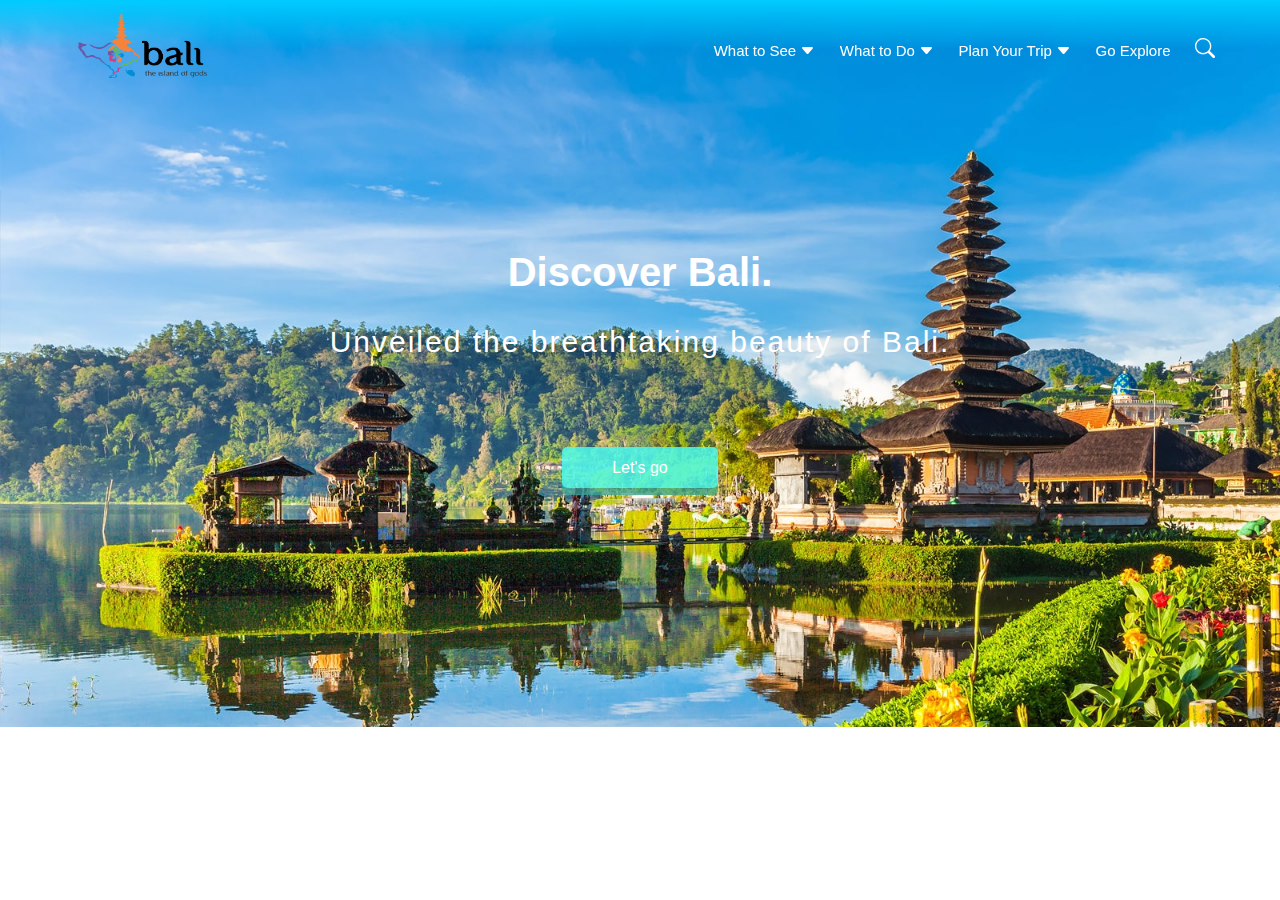
==== travel.html @ 5881b099 "add main" ====
<!DOCTYPE html>
<html lang="en">
<head>
    <meta charset="UTF-8">
    <meta http-equiv="X-UA-Compatible" content="IE=edge">
    <meta name="viewport" content="width=device-width, initial-scale=1.0">
    <title>Let's visit Bali</title>
    <link rel="stylesheet" href="./travel.css">
    <link rel="stylesheet" href="./responsive.css">
    <link rel="stylesheet" href="https://cdn.jsdelivr.net/npm/bootstrap-icons@1.5.0/font/bootstrap-icons.css">
</head>
<body>
    <header>
        <div class="container">
            <div class="logo">
                <img src="./assets/bali_logo.png" alt="bali_logo">
            </div>
            <div class="nav">
                <a href="#">What to See <i class="bi bi-caret-down-fill"></i></a>
                <a href="#">What to Do <i class="bi bi-caret-down-fill"></i></a>
                <a href="#">Plan Your Trip <i class="bi bi-caret-down-fill"></i></a>
                <a href="#">Go Explore</i></a>
                <a href="#" style="font-size: 20px;"><i class="bi bi-search"></i></a>
            </div>
        </div>
    </header>
    <div class="main">
        <div class="container">
            <div class="discover">
                <h1>Discover Bali.</h1>
                <p>Unveiled the breathtaking beauty of Bali.</p>
                <a href="#" class="btn btn-discover">Let's go</a>
            </div>
        </div>
    </div>
</body>
</html>
---- travel.css ----
* {
    box-sizing: border-box;
    font-family: Verdana, Geneva, Tahoma, sans-serif;
}

html, body, 
ul, ol, li,
h1, h2, h3, h4, h5, h6{
    margin: 0;
    padding: 0;
}

.container{
    max-width: 1170px;
    width: 100%;
    margin: 0 auto;
}

header{
    background: linear-gradient(rgba(0, 204, 255, 1), rgba(0, 204, 255, 0));
    height: 50px;
    padding-top: 1%;
    position: fixed;
    width: 100%;
}

header div.logo{
    margin: 0 2% 0 2%;
    width: 11%;
    object-fit: contain;
    display: inline-block;
}

header div.logo :hover{
    cursor: pointer;
}

header div.logo img{
    max-width: 100%;
    max-height: 100%;
    float: left;
    object-fit: contain;
}

header .nav{
    float: right;
    text-align: right;
    margin-top: 25px;
}

header .nav a{
    font-size: 15px;
    padding: 10px;
    color: white;
    text-decoration: none;
}

div.main{
    background: url('./assets/bali.jpg') no-repeat; 
    background-size: cover;
}

div.main div.discover{
    padding: 250px 0;
    color: white;
    text-align: center;
}

div.main div.discover h1{
    font-size: 40px;
}

div.main div.discover p{
    font-size: 30px;
    letter-spacing: 2px;
    margin-bottom: 100px;
}

.btn{
    padding: 12px 20px;
    width: 20%;
    border-radius: 5px;
    color: white;
    text-decoration: none;
}

div.main div.discover .btn-discover{
    background-color: rgb(79, 250, 236, 0.85);
    margin: 0 auto;
    padding: 12px 50px;
    box-shadow: 0 7px rgb(52, 168, 159, 0.7);
}

div.main div.discover .btn-discover:active {
    position: relative;
    top: 7px;
    box-shadow: none;
}

div.main div.discover .btn-discover:hover {
    transition: all 1s;
    background-color: rgb(79, 250, 236, 1);
    box-shadow: 0 7px rgb(52, 168, 159, 1);
}
---- responsive.css ----
@media all and (max-width: 1000px){

}

@media all and (max-width: 670px) {

}
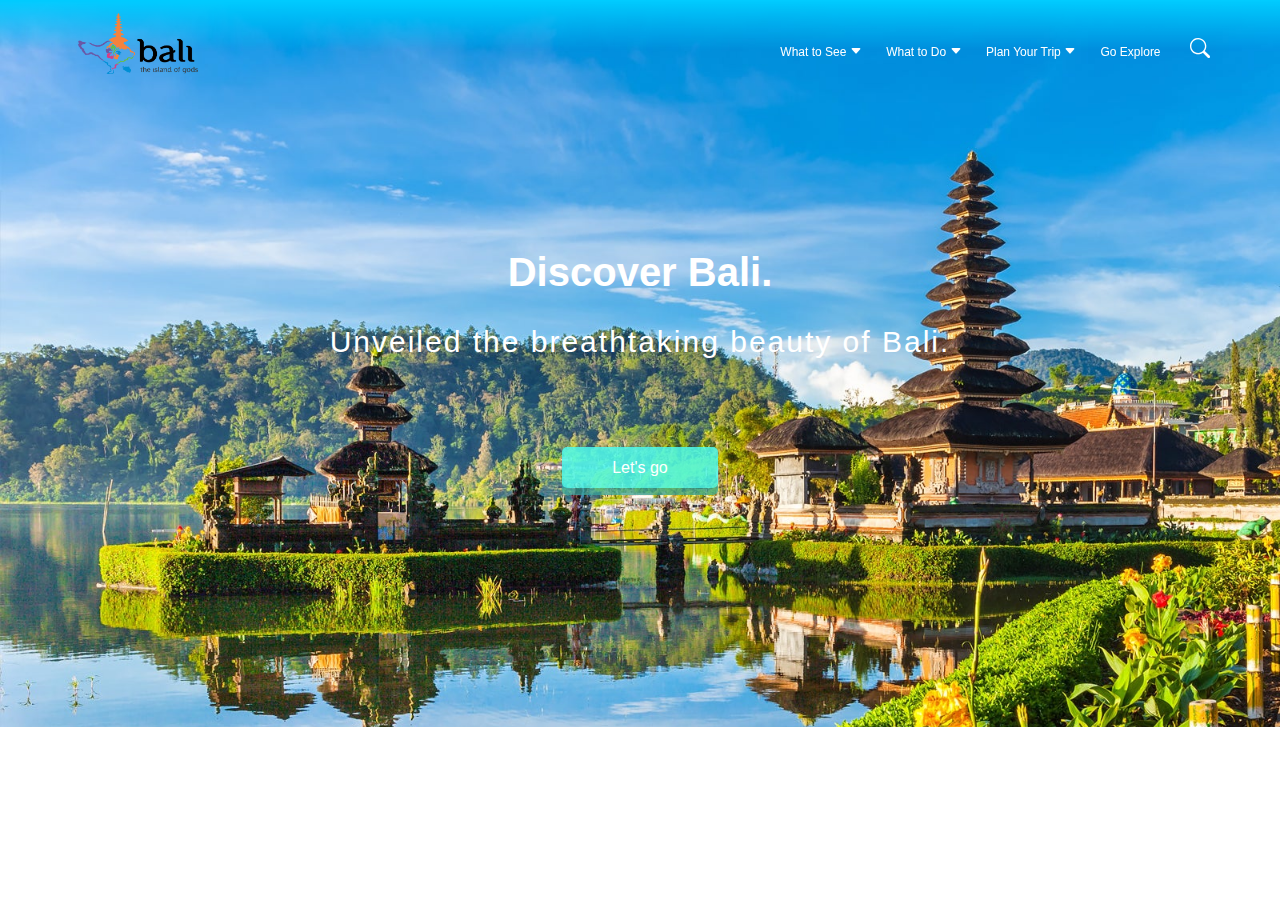
==== commit 66009db6: "responsive header and main, new animation on nav and main" ====
--- a/travel.html
+++ b/travel.html
@@ -16,11 +16,12 @@
                 <img src="./assets/bali_logo.png" alt="bali_logo">
             </div>
             <div class="nav">
+                <i class="bi bi-list"></i>
                 <a href="#">What to See <i class="bi bi-caret-down-fill"></i></a>
                 <a href="#">What to Do <i class="bi bi-caret-down-fill"></i></a>
                 <a href="#">Plan Your Trip <i class="bi bi-caret-down-fill"></i></a>
                 <a href="#">Go Explore</i></a>
-                <a href="#" style="font-size: 20px;"><i class="bi bi-search"></i></a>
+                <a href="#" style="font-size: 20px; padding: 15px;"><i class="bi bi-search"></i></a>
             </div>
         </div>
     </header>
--- a/travel.css
+++ b/travel.css
@@ -26,7 +26,6 @@
 
 header div.logo{
     margin: 0 2% 0 2%;
-    width: 11%;
     object-fit: contain;
     display: inline-block;
 }
@@ -36,10 +35,16 @@
 }
 
 header div.logo img{
-    max-width: 100%;
-    max-height: 100%;
+    width: 120px;
     float: left;
     object-fit: contain;
+}
+
+header .bi-list{
+    color: white;
+    font-size: 30px;
+    float: right;
+    display: none;
 }
 
 header .nav{
@@ -49,10 +54,15 @@
 }
 
 header .nav a{
-    font-size: 15px;
+    font-size: 12px;
     padding: 10px;
     color: white;
     text-decoration: none;
+}
+
+header .nav a:hover{
+    color:blue;
+    transition: all 1s;
 }
 
 div.main{
@@ -97,8 +107,17 @@
     box-shadow: none;
 }
 
+@keyframes btn-discover-hover{
+    from {
+        background-color: rgb(79, 250, 236, 0.85);
+        box-shadow: 0 7px rgb(52, 168, 159, 0.7);
+    }
+    to{
+        background-color: rgb(79, 250, 236, 1);
+        box-shadow: 0 7px rgb(52, 168, 159, 1);
+    }
+}
+
 div.main div.discover .btn-discover:hover {
-    transition: all 1s;
-    background-color: rgb(79, 250, 236, 1);
-    box-shadow: 0 7px rgb(52, 168, 159, 1);
+    animation: btn-discover-hover 4s infinite;
 }--- a/responsive.css
+++ b/responsive.css
@@ -1,7 +1,33 @@
 @media all and (max-width: 1000px){
-
+    div.main div.discover p{
+        padding: 0 10%;
+        margin-bottom: 80px;
+    }
 }
 
 @media all and (max-width: 670px) {
-
+    header .nav a{
+        display: none;
+    }
+    header .bi-list{
+        display: block;
+        padding: 0 15px;
+    }
+    div.main div.discover{
+        padding: 160px 0;
+        color: white;
+        text-align: center;
+    }
+    div.main div.discover h1{
+        font-size: 30px;
+        padding: 0 5%;
+    }
+    div.main div.discover p{
+        font-size: 25px;
+        padding: 0 5%;
+        margin-bottom: 60px;
+    }
+    .btn{
+        padding: 8px 10px;
+    }
 }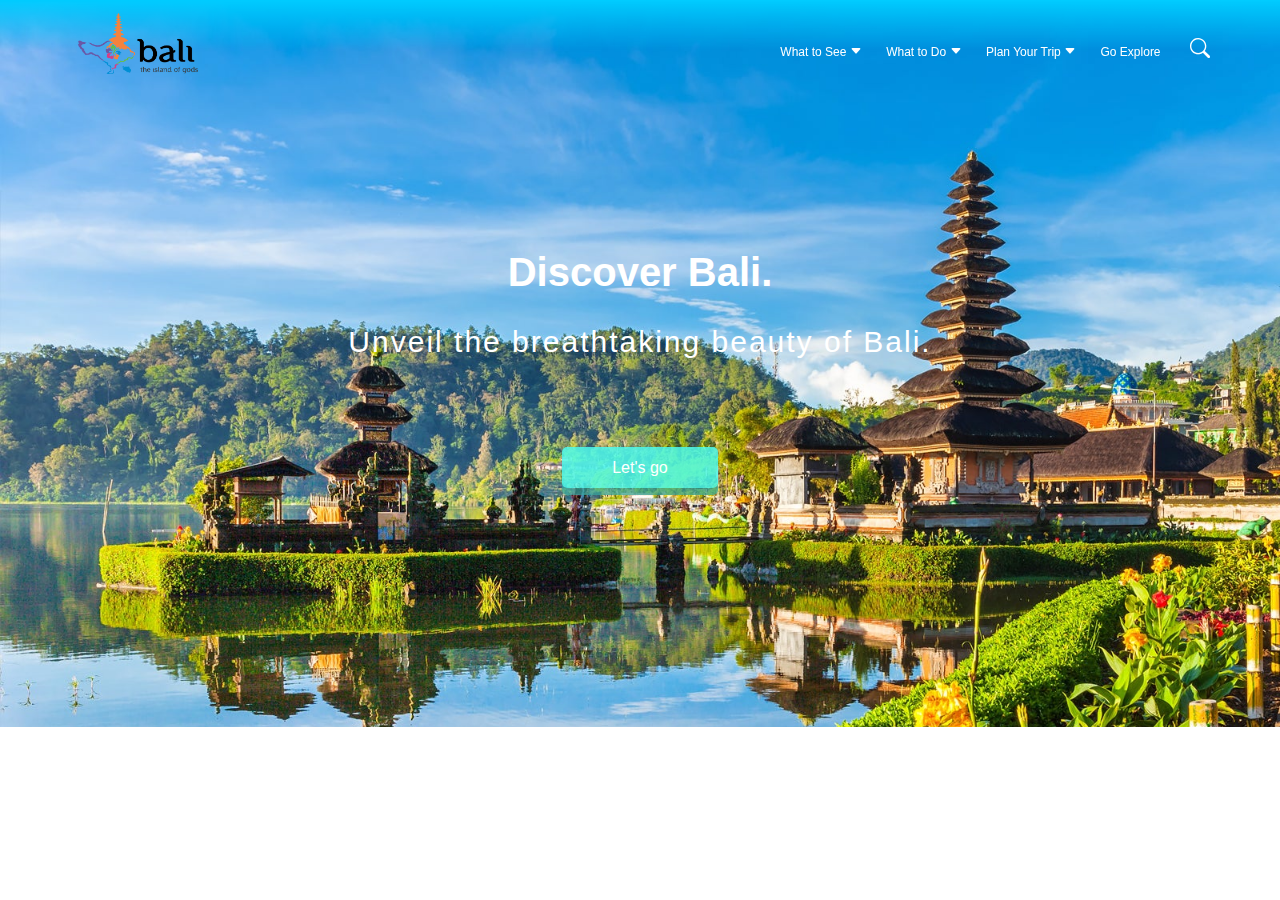
==== commit 65cc6217: "change word unveiled to unveil in main" ====
--- a/travel.html
+++ b/travel.html
@@ -29,7 +29,7 @@
         <div class="container">
             <div class="discover">
                 <h1>Discover Bali.</h1>
-                <p>Unveiled the breathtaking beauty of Bali.</p>
+                <p>Unveil the breathtaking beauty of Bali.</p>
                 <a href="#" class="btn btn-discover">Let's go</a>
             </div>
         </div>
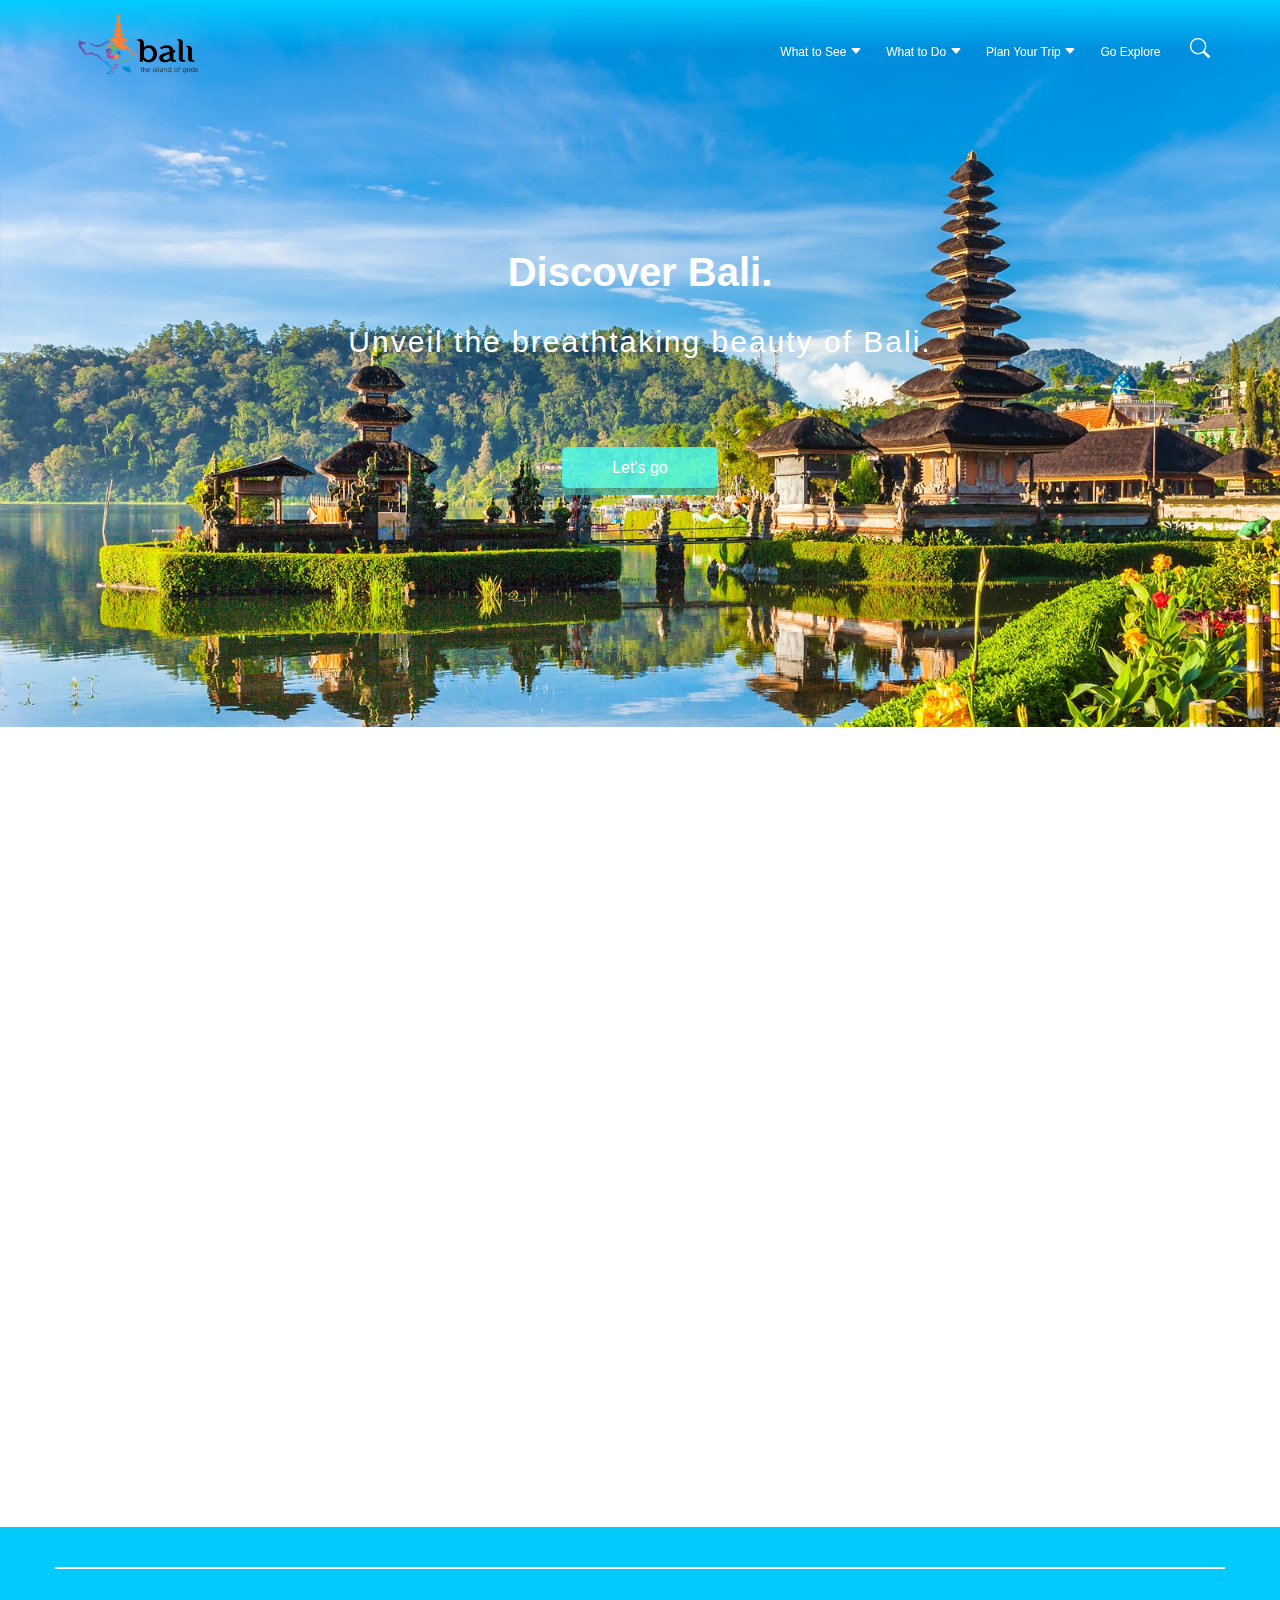
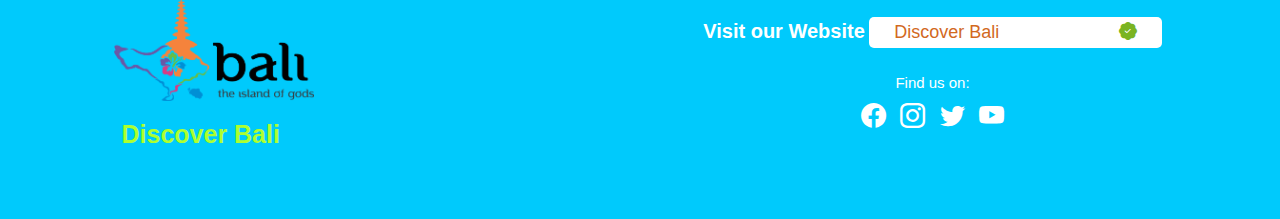
==== commit 5556f3e9: "add footer" ====
--- a/travel.html
+++ b/travel.html
@@ -34,5 +34,29 @@
             </div>
         </div>
     </div>
+    <div style="height: 800px; background-color: white;"></div>
+    <!-- footer -->
+    <footer>
+        <div class="container">
+            <div class="white-space"></div>
+            <div class="logo">
+                <img src="./assets/bali_logo.png" alt="bali_logo">
+                <h1>Discover Bali</h1>
+            </div>
+            <div class="sites">
+                <div class="visit-website">
+                    <h2>Visit our Website</h2>
+                    <p>Discover Bali  <i class="bi bi-patch-check-fill"></i></p>
+                </div>
+                <div class="social-media">
+                    <p>Find us on: <br><br></p>
+                    <i class="bi bi-facebook"></i>
+                    <i class="bi bi-instagram"></i>
+                    <i class="bi bi-twitter"></i>
+                    <i class="bi bi-youtube"></i>
+                </div>
+            </div>
+        </div>
+    </footer>
 </body>
 </html>--- a/travel.css
+++ b/travel.css
@@ -61,6 +61,7 @@
 }
 
 header .nav a:hover{
+    /* animation: fontcolor-nav 4s infinite; */
     color:blue;
     transition: all 1s;
 }
@@ -120,4 +121,76 @@
 
 div.main div.discover .btn-discover:hover {
     animation: btn-discover-hover 4s infinite;
-}+}
+
+footer{
+    background-color: rgb(0, 202, 252);
+    width: 100%;
+    padding: 40px 0 220px 0;
+    color: white;
+}
+
+footer div.white-space{
+    border: 1px solid white;
+    margin-bottom: 30px;
+}
+
+footer div.logo{
+    padding: 0 5%;
+    width: 50%;
+    float: left;
+}
+
+footer div.logo img{
+    width: 200px;
+}
+
+footer div.logo h1{
+    font-size: 25px;
+    padding-left: 8px;
+    margin-top: 15px;
+    /* color: rgb(29, 26, 26); */
+    color: greenyellow;
+}
+
+footer div.sites{
+    width: 50%;
+    float: right;
+    text-align: center;
+}
+
+footer div.sites h2, footer div.sites p{
+    display: inline-block;
+}
+
+footer div.sites h2{
+    font-size: 20px;
+}
+
+footer div.sites div.visit-website p{
+    width: 50%;
+    font-size: 18px;
+    background-color: white;
+    padding: 5px 25px 5px 25px;
+    text-align: left;
+    border-radius: 5px;
+    color:chocolate;
+}
+
+footer div.sites div.visit-website p i{
+    color: rgb(122, 180, 34);
+    /* padding-left: 50px; */
+    float: right;
+}
+
+footer div.sites div.social-media p{
+    font-size: 15px;
+    line-height: 3px;
+    display: block;
+}
+
+footer div.sites div.social-media i{
+    text-align: center;
+    font-size: 25px;
+    margin: 0 5px;
+}
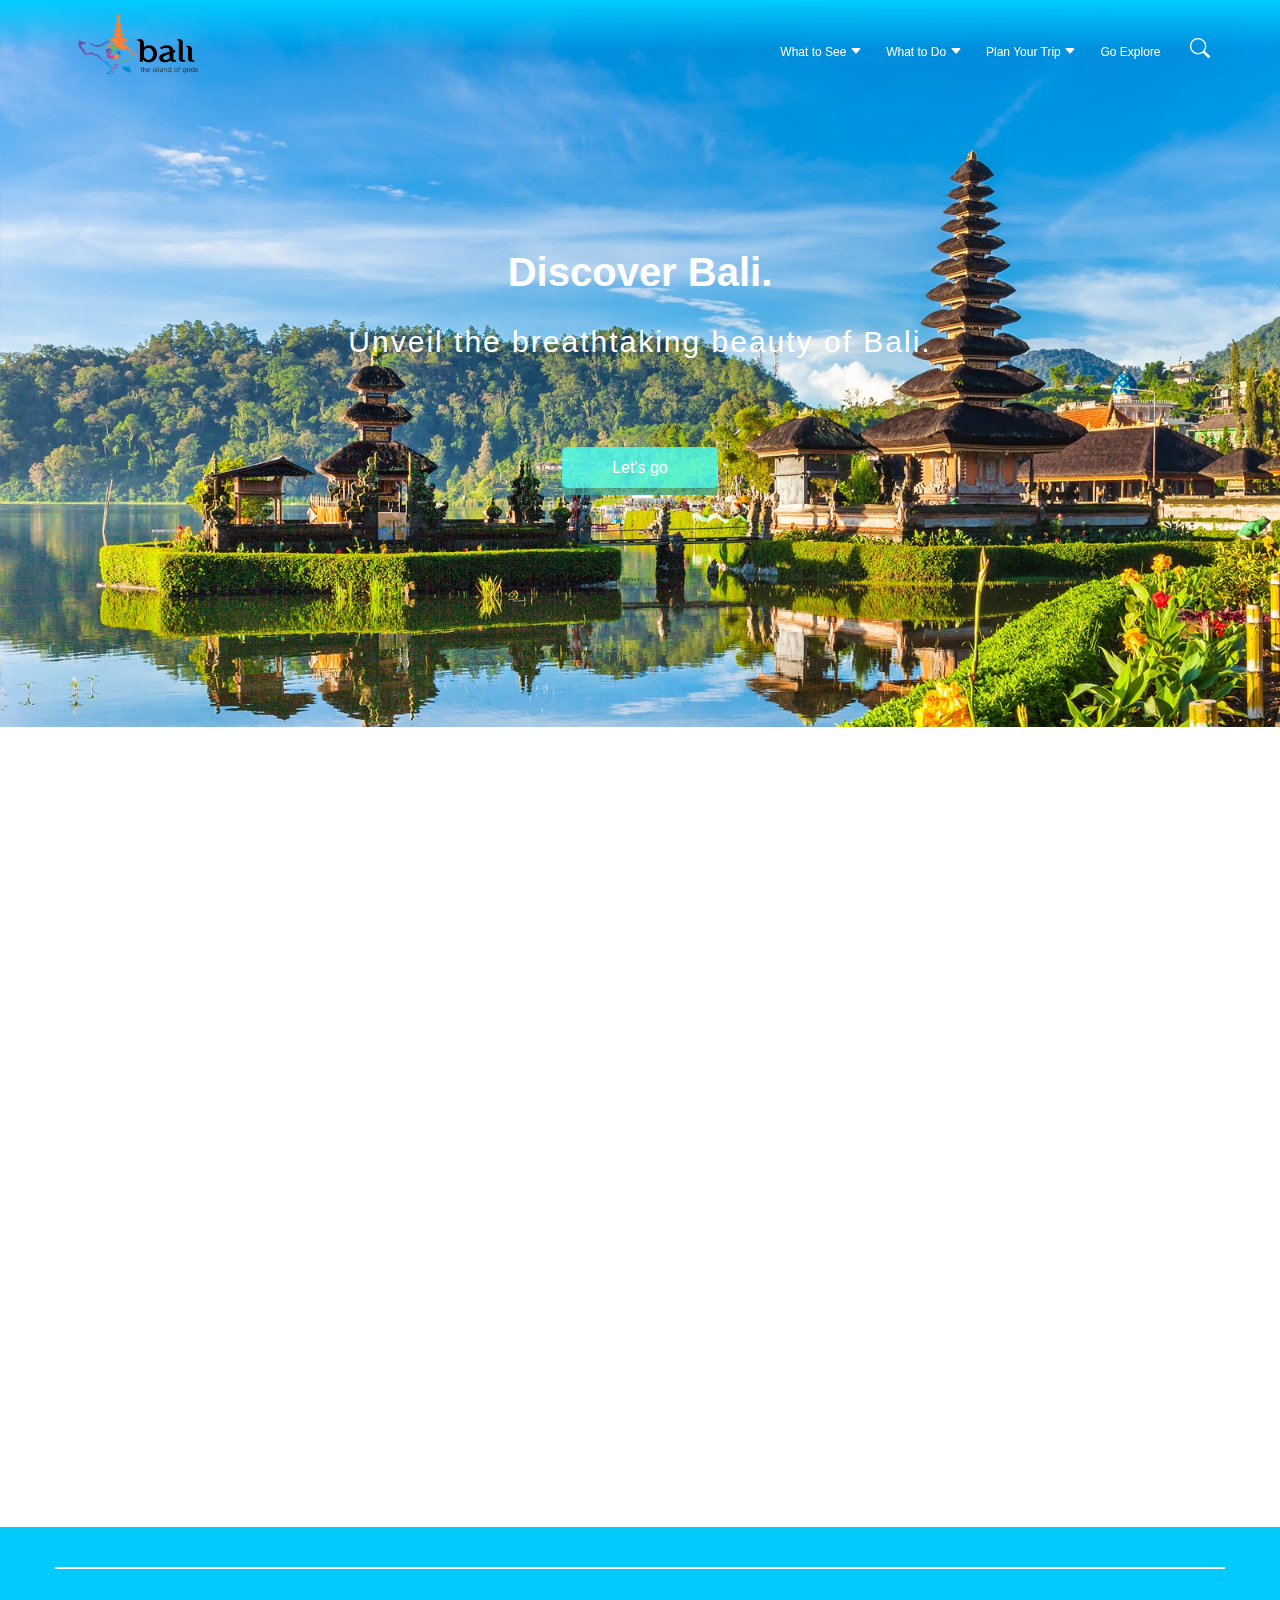
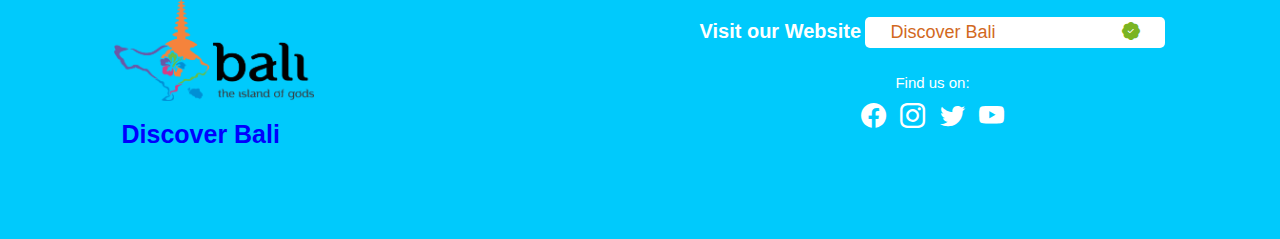
==== commit 66d03e84: "responsive footer, add comments, delete unnecessary codes" ====
--- a/travel.html
+++ b/travel.html
@@ -10,6 +10,7 @@
     <link rel="stylesheet" href="https://cdn.jsdelivr.net/npm/bootstrap-icons@1.5.0/font/bootstrap-icons.css">
 </head>
 <body>
+    <!-- header -->
     <header>
         <div class="container">
             <div class="logo">
@@ -25,6 +26,7 @@
             </div>
         </div>
     </header>
+    <!-- main -->
     <div class="main">
         <div class="container">
             <div class="discover">
--- a/travel.css
+++ b/travel.css
@@ -126,7 +126,7 @@
 footer{
     background-color: rgb(0, 202, 252);
     width: 100%;
-    padding: 40px 0 220px 0;
+    padding: 40px 0 240px 0;
     color: white;
 }
 
@@ -149,8 +149,7 @@
     font-size: 25px;
     padding-left: 8px;
     margin-top: 15px;
-    /* color: rgb(29, 26, 26); */
-    color: greenyellow;
+    color: blue;
 }
 
 footer div.sites{
@@ -168,7 +167,8 @@
 }
 
 footer div.sites div.visit-website p{
-    width: 50%;
+    width: 60%;
+    max-width: 300px;
     font-size: 18px;
     background-color: white;
     padding: 5px 25px 5px 25px;
@@ -179,7 +179,6 @@
 
 footer div.sites div.visit-website p i{
     color: rgb(122, 180, 34);
-    /* padding-left: 50px; */
     float: right;
 }
 
@@ -194,3 +193,23 @@
     font-size: 25px;
     margin: 0 5px;
 }
+
+.bi:hover{
+    transition: all 1s;
+}
+
+.bi-facebook:hover{
+    color: #1877f2;
+}
+
+.bi-instagram:hover{
+    color: #cd486b;
+}
+
+.bi-twitter:hover{
+    color: #00acee;
+}
+
+.bi-youtube:hover{
+    color: #FF0000;
+}--- a/responsive.css
+++ b/responsive.css
@@ -6,6 +6,7 @@
 }
 
 @media all and (max-width: 670px) {
+    /* header */
     header .nav a{
         display: none;
     }
@@ -13,6 +14,7 @@
         display: block;
         padding: 0 15px;
     }
+    /* main */
     div.main div.discover{
         padding: 160px 0;
         color: white;
@@ -30,4 +32,41 @@
     .btn{
         padding: 8px 10px;
     }
+    /* footer */
+    footer div.logo{
+        width: 100%;
+        text-align: center;
+    }
+    footer div.logo img{
+        width: 120px;
+    }
+    footer div.logo h1{
+        font-size: 18px;
+        margin-top: 8px;
+    }
+    footer div.sites{
+        width: 100%;
+        text-align: center;
+    }
+    footer div.sites h2{
+        font-size: 10px;
+        display: block;
+        margin: 12px auto 3px auto;
+    }
+    footer div.sites div.visit-website p{
+        width: 40%;
+        font-size: 12px;
+        display: block;
+        margin: 0 auto;
+    }
+    footer div.sites div.social-media{
+        margin-top: 20px;
+    }
+    footer div.sites div.social-media p{
+        font-size: 12px;
+        line-height: 0;
+    }
+    footer div.sites div.social-media i{
+        font-size: 17px;
+    }
 }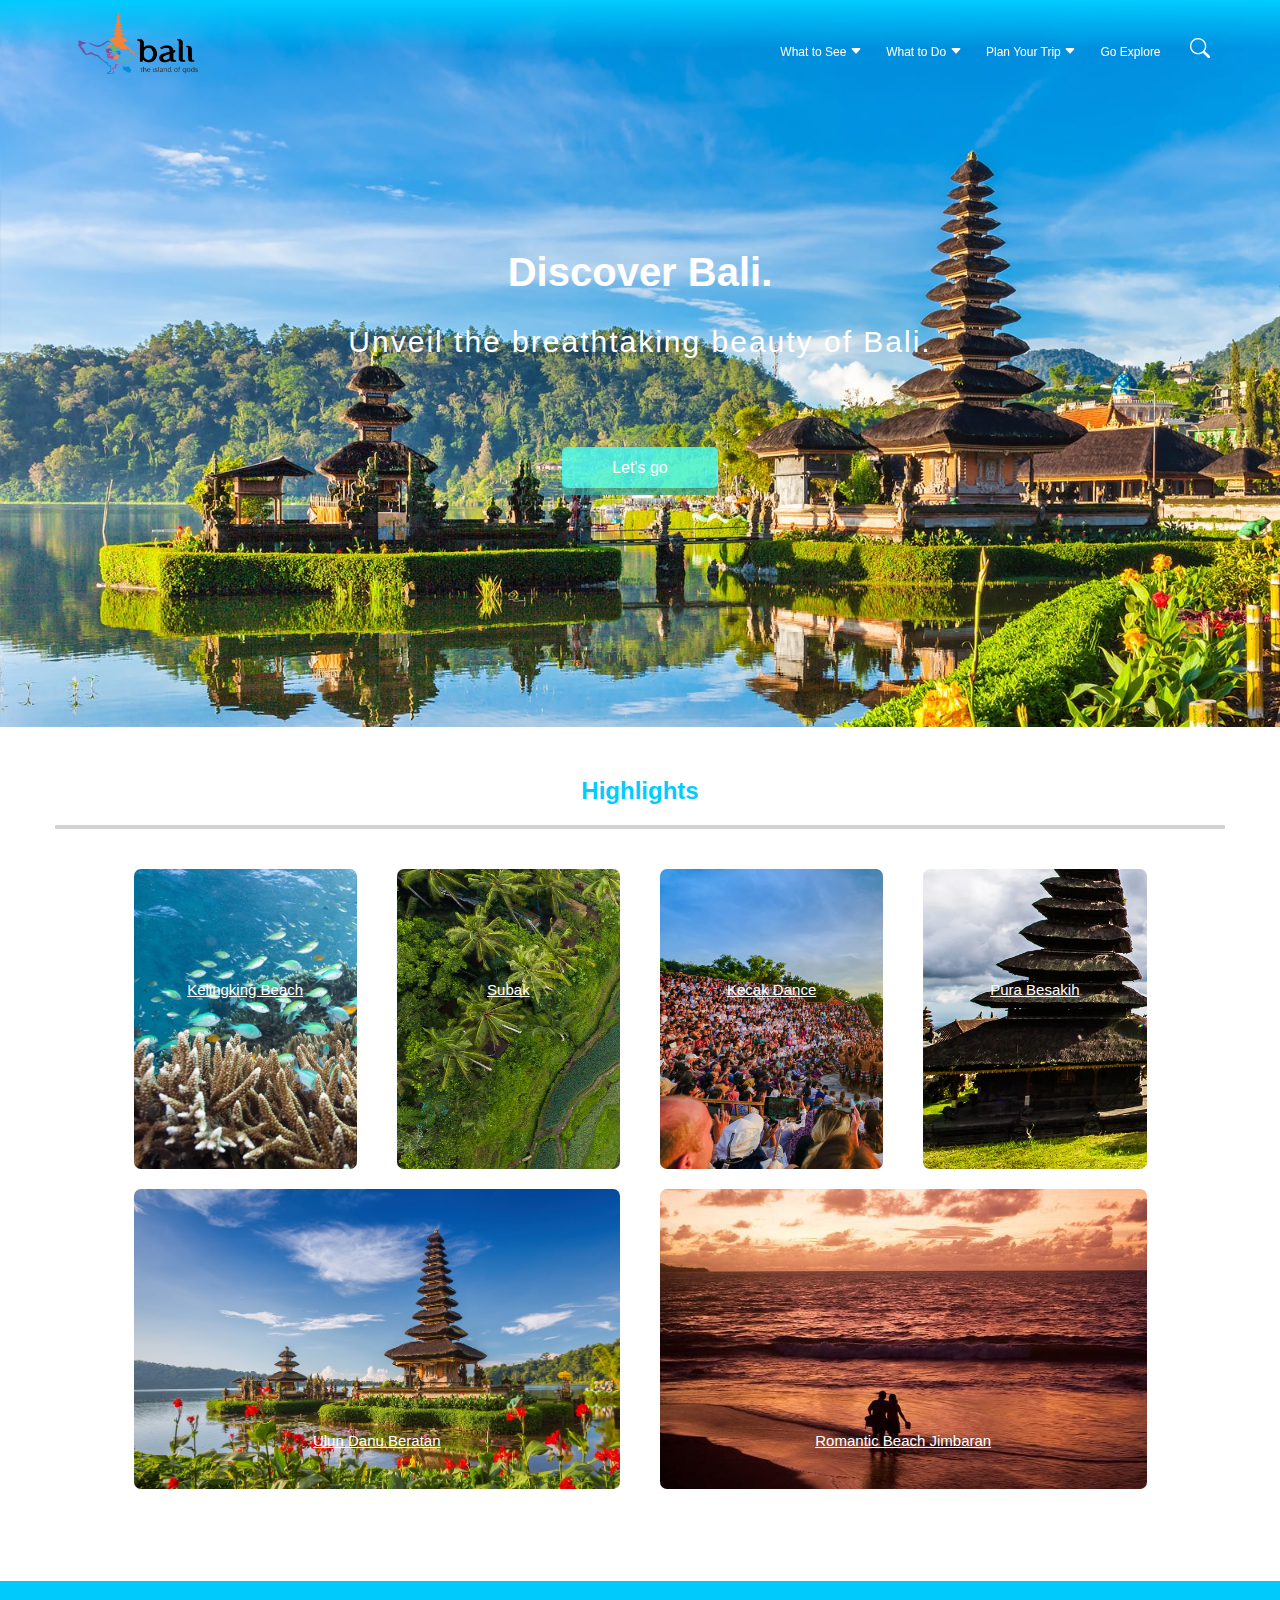
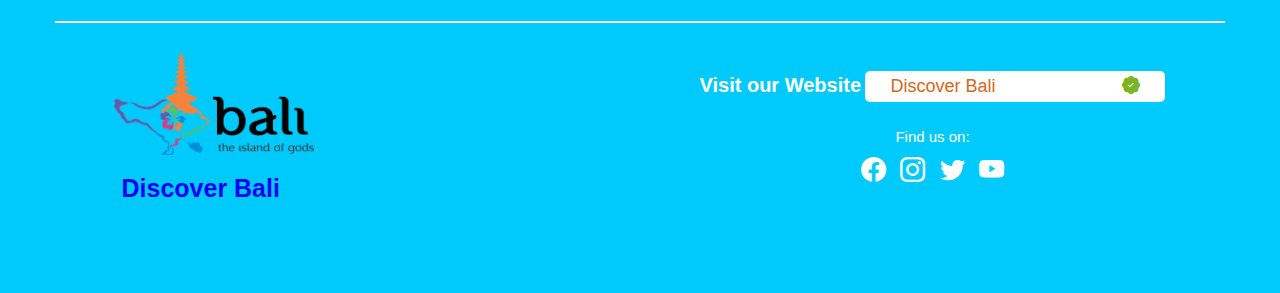
==== commit 8e42f46b: "add content (highlight) using flexbox" ====
--- a/travel.html
+++ b/travel.html
@@ -36,7 +36,34 @@
             </div>
         </div>
     </div>
-    <div style="height: 800px; background-color: white;"></div>
+    <div class="hightlights">
+        <div class="container">
+            <div class="highlights-heading">
+                <h2 style="color: rgba(0, 204, 255, 1); text-align: center; margin: 50px 0 20px 0">Highlights</h2>
+                <div style="border: 2px solid lightgray; margin-bottom: 30px; padding: 0 10px;"></div>
+            </div>
+            <div class="hightlights-wrapper">
+                <div class="item" style="background-image: url(./assets/underwater.webp);">
+                    <h6>Kelingking Beach</h6>
+                </div>
+                <div class="item" style="background-image: url(./assets/subak.webp);">
+                    <h6>Subak</h6>
+                </div>
+                <div class="item" style="background-image: url(./assets/kecak.webp);">
+                    <h6>Kecak Dance</h6>
+                </div>
+                <div class="item" style="background-image: url(./assets/pura-besakih.webp);">
+                    <h6>Pura Besakih</h6>
+                </div>
+                <div class="item" style="background-image: url(./assets/ulun-danu.jpg);">
+                    <h6>Ulun Danu Beratan</h6>
+                </div>
+                <div class="item" style="background-image: url(./assets/jimbaran.jpg);">
+                    <h6>Romantic Beach Jimbaran</h6>
+                </div>
+            </div>
+        </div>
+    </div>
     <!-- footer -->
     <footer>
         <div class="container">
--- a/travel.css
+++ b/travel.css
@@ -212,4 +212,33 @@
 
 .bi-youtube:hover{
     color: #FF0000;
-}+}
+
+div.hightlights{
+    width: 100%;
+}
+
+div.hightlights-wrapper{
+    width: 100%;
+    display: flex;
+    flex-wrap: wrap;
+    padding: 0 5% 7% 5%; 
+}
+
+div.hightlights-wrapper .item{
+    height: 300px;
+    margin: 10px 20px;
+    flex: auto;
+    width: 20%;
+    background-size: cover;
+    border-radius: 7px;
+}
+
+div.hightlights-wrapper .item h6{
+    text-align: center;
+    font-size: 15px;
+    color: white;
+    font-weight: normal;
+    text-decoration: underline;
+    margin-top: 50%;
+}
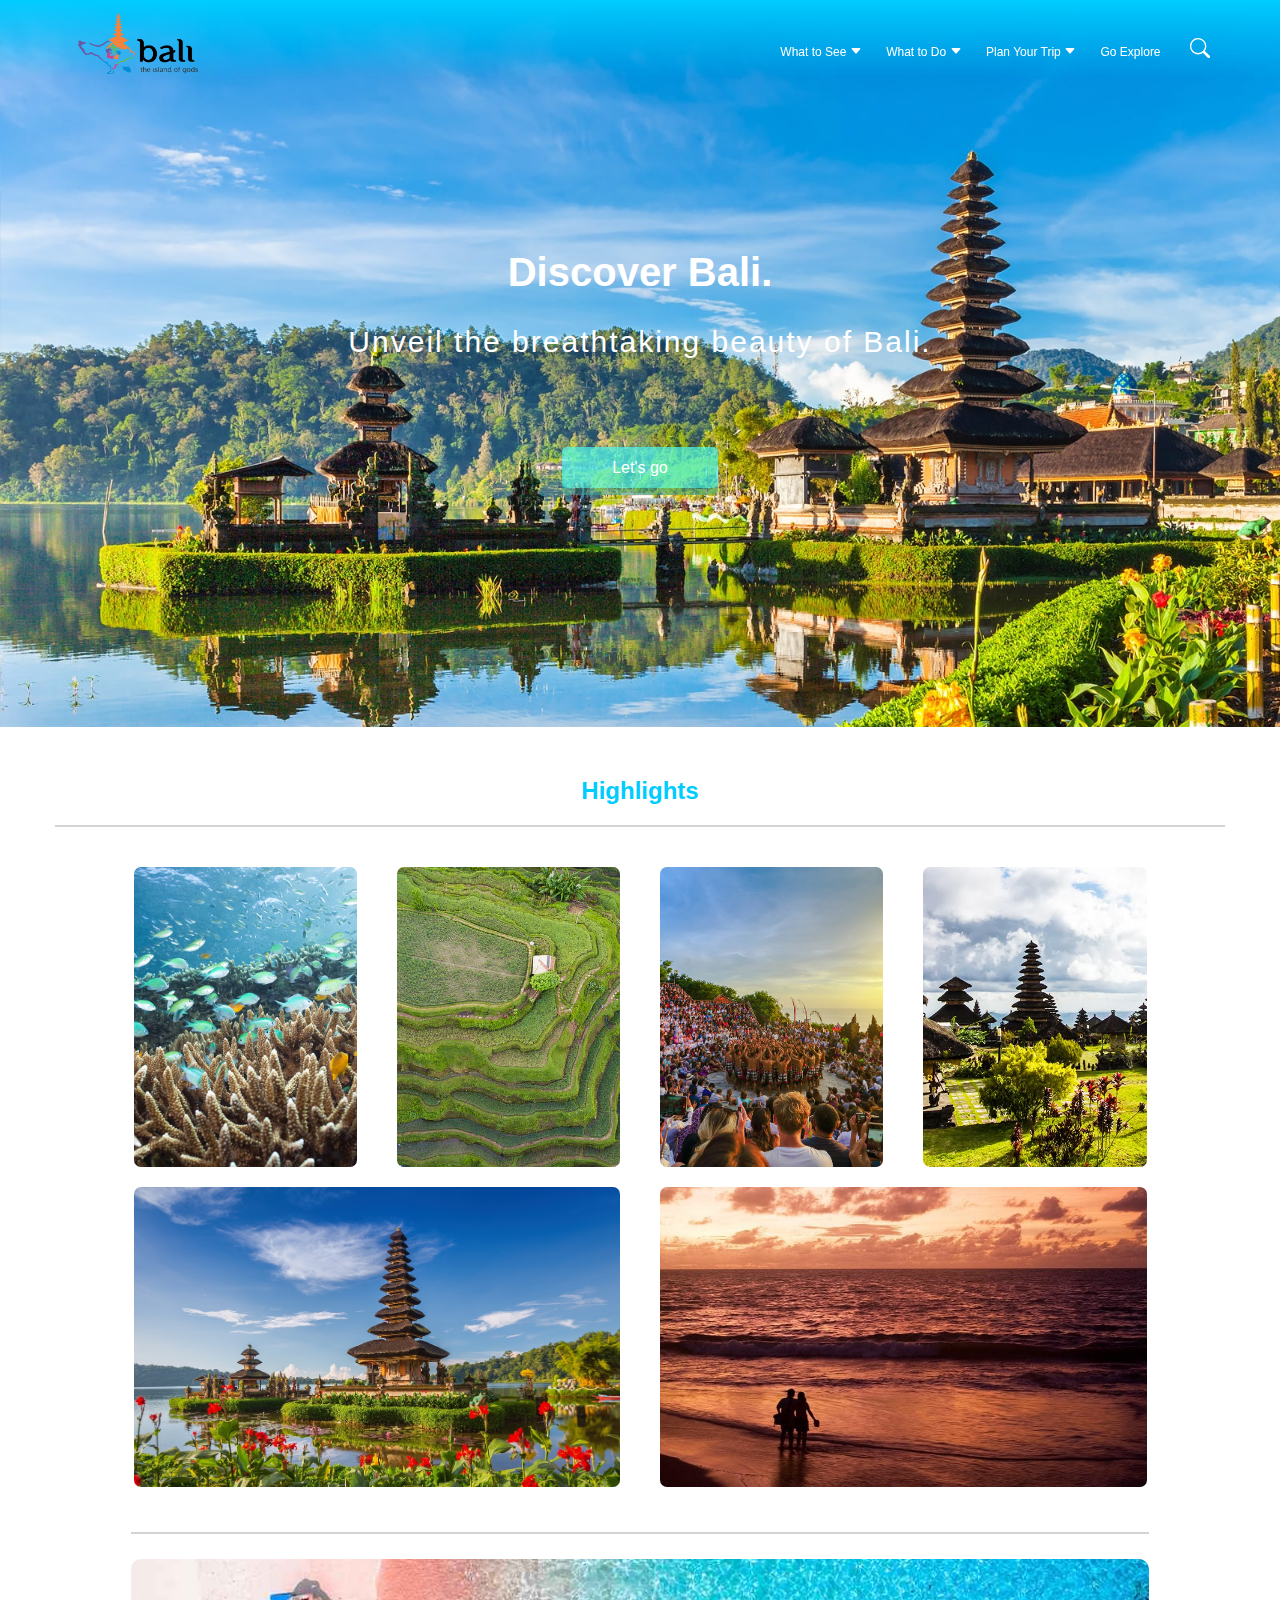
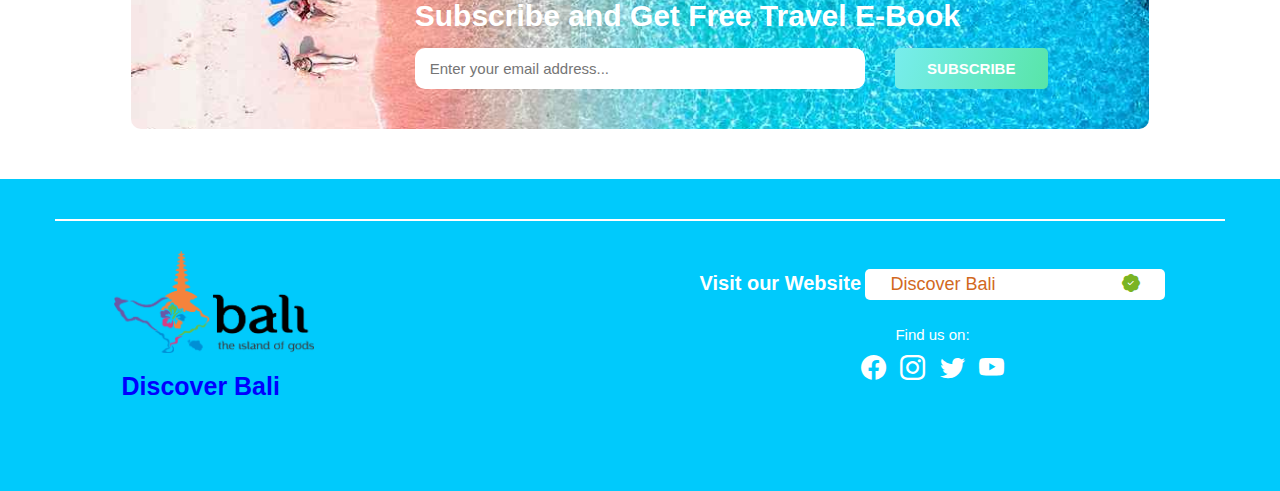
==== commit cbe4610d: "add subscribe form, fix highlight item hover animation, fix spacings" ====
--- a/travel.html
+++ b/travel.html
@@ -40,7 +40,7 @@
         <div class="container">
             <div class="highlights-heading">
                 <h2 style="color: rgba(0, 204, 255, 1); text-align: center; margin: 50px 0 20px 0">Highlights</h2>
-                <div style="border: 2px solid lightgray; margin-bottom: 30px; padding: 0 10px;"></div>
+                <div style="border: 1px solid lightgray; margin-bottom: 30px; padding: 0 10px;"></div>
             </div>
             <div class="hightlights-wrapper">
                 <div class="item" style="background-image: url(./assets/underwater.webp);">
@@ -61,6 +61,19 @@
                 <div class="item" style="background-image: url(./assets/jimbaran.jpg);">
                     <h6>Romantic Beach Jimbaran</h6>
                 </div>
+            </div>
+        </div>
+    </div>
+    <!-- subscribe -->
+    <div class="subscribe">
+        <div class="container">
+            <div class="subscribe-wrapper">
+                <div style="border-top: 2px solid lightgray; margin: 0 auto; padding: 0 10px 25px 10px; width: 87%; text-align: center;"></div>
+                <form action="#" method="POST">
+                    <h1 style="color: white; margin: 0 0 15px 25%; font-size: 30px;">Subscribe and Get Free Travel E-Book</h1>
+                    <input type="email" name="email" placeholder="Enter your email address...">
+                    <input type="button" value="Subscribe">
+                </form>
             </div>
         </div>
     </div>
--- a/travel.css
+++ b/travel.css
@@ -18,7 +18,7 @@
 
 header{
     background: linear-gradient(rgba(0, 204, 255, 1), rgba(0, 204, 255, 0));
-    height: 50px;
+    max-height: max-content;
     padding-top: 1%;
     position: fixed;
     width: 100%;
@@ -61,9 +61,8 @@
 }
 
 header .nav a:hover{
-    /* animation: fontcolor-nav 4s infinite; */
     color:blue;
-    transition: all 1s;
+    transition: ease-in-out 1s;
 }
 
 div.main{
@@ -96,10 +95,10 @@
 }
 
 div.main div.discover .btn-discover{
-    background-color: rgb(79, 250, 236, 0.85);
+    background-color: rgb(79, 250, 236, 0.7);
     margin: 0 auto;
     padding: 12px 50px;
-    box-shadow: 0 7px rgb(52, 168, 159, 0.7);
+    box-shadow: 0 7px rgb(52, 168, 159, 0.5);
 }
 
 div.main div.discover .btn-discover:active {
@@ -110,8 +109,8 @@
 
 @keyframes btn-discover-hover{
     from {
-        background-color: rgb(79, 250, 236, 0.85);
-        box-shadow: 0 7px rgb(52, 168, 159, 0.7);
+        background-color: rgb(79, 250, 236, 0.6);
+        box-shadow: 0 7px rgb(52, 168, 159, 0.4);
     }
     to{
         background-color: rgb(79, 250, 236, 1);
@@ -120,12 +119,14 @@
 }
 
 div.main div.discover .btn-discover:hover {
-    animation: btn-discover-hover 4s infinite;
+    transition: all 2s infinite ease;
+    animation: btn-discover-hover 1s reverse 1s infinite;
 }
 
 footer{
     background-color: rgb(0, 202, 252);
     width: 100%;
+    max-height: max-content;
     padding: 40px 0 240px 0;
     color: white;
 }
@@ -222,7 +223,7 @@
     width: 100%;
     display: flex;
     flex-wrap: wrap;
-    padding: 0 5% 7% 5%; 
+    padding: 0 5% 3% 5%; 
 }
 
 div.hightlights-wrapper .item{
@@ -231,14 +232,90 @@
     flex: auto;
     width: 20%;
     background-size: cover;
+    background-position: center;
     border-radius: 7px;
+}
+
+div.hightlights-wrapper .item:hover{
+    transition: all 1s ease-out; 
+    transform: scale(1.1,1.1);
+}
+
+div.hightlights-wrapper .item:hover h6{
+    display: block;
 }
 
 div.hightlights-wrapper .item h6{
     text-align: center;
     font-size: 15px;
     color: white;
-    font-weight: normal;
     text-decoration: underline;
     margin-top: 50%;
-}
+    display: none;
+}
+
+div.subscribe{
+    margin-bottom: 50px;
+}
+
+div.subscribe form{
+    width: 87%;
+    background-image: url(./assets/suscribebanner-v1.jpg);
+    background-repeat: no-repeat;
+    background-size: cover;
+    background-position: center;
+    border-radius: 10px;
+    padding: 40px 5%;
+    margin: 0 auto;
+}
+
+div.subscribe form:hover{
+    transition: all 1s ease;
+}
+
+div.subscribe form input[type="button"]{
+    width: 17%;
+    text-transform: uppercase;
+    font-size: 15px;
+    font-weight: bold;
+    color:white;
+    letter-spacing: 0;
+    background: transparent linear-gradient(289deg,#58e5a8 0,#77eded 100%);
+    padding: 12px 30px;
+    border: none;
+    border-radius: 5px;
+    margin-left: 25px;
+}
+
+@keyframes subscribe-btn-hover{
+    0%  {background: transparent linear-gradient(289deg,#58e5a8ab 0,#77ededab 100%);}
+    25% {background: transparent linear-gradient(289deg,#58e5a8c9 0,#77ededc9 100%);}
+    50% {background: transparent linear-gradient(289deg,#58e5a8df 0,#77ededdf 100%);}
+    75% {background: transparent linear-gradient(289deg,#58e5a8ef 0,#77ededef 100%);}
+    100% {background: transparent linear-gradient(289deg,#58e5a8 0,#77eded 100%); width: 18%; margin-left: 15px;}
+}
+
+div.subscribe form input[type="button"]:hover{
+    transition: all 1.5s ease-in-out;
+    animation: subscribe-btn-hover 1.5s linear infinite alternate;
+}
+
+div.subscribe form input[type="email"]{
+    width: 50%;
+    text-align: left;
+    font-size: 15px;
+    padding: 12px 15px;
+    border-radius: 10px;
+    border: none;
+    margin-left: 25%;
+}
+
+div.subscribe form input[type="email"]:focus, div.subscribe form input[type="email"]:hover{
+    box-shadow: 0 0 0 0.25rem rgb(13 110 253 / 25%);
+}
+
+div.subscribe form input[type="email"]:hover{
+    transition: all 1s ease;
+    transform: scale(1.1, 1.1);
+}
+
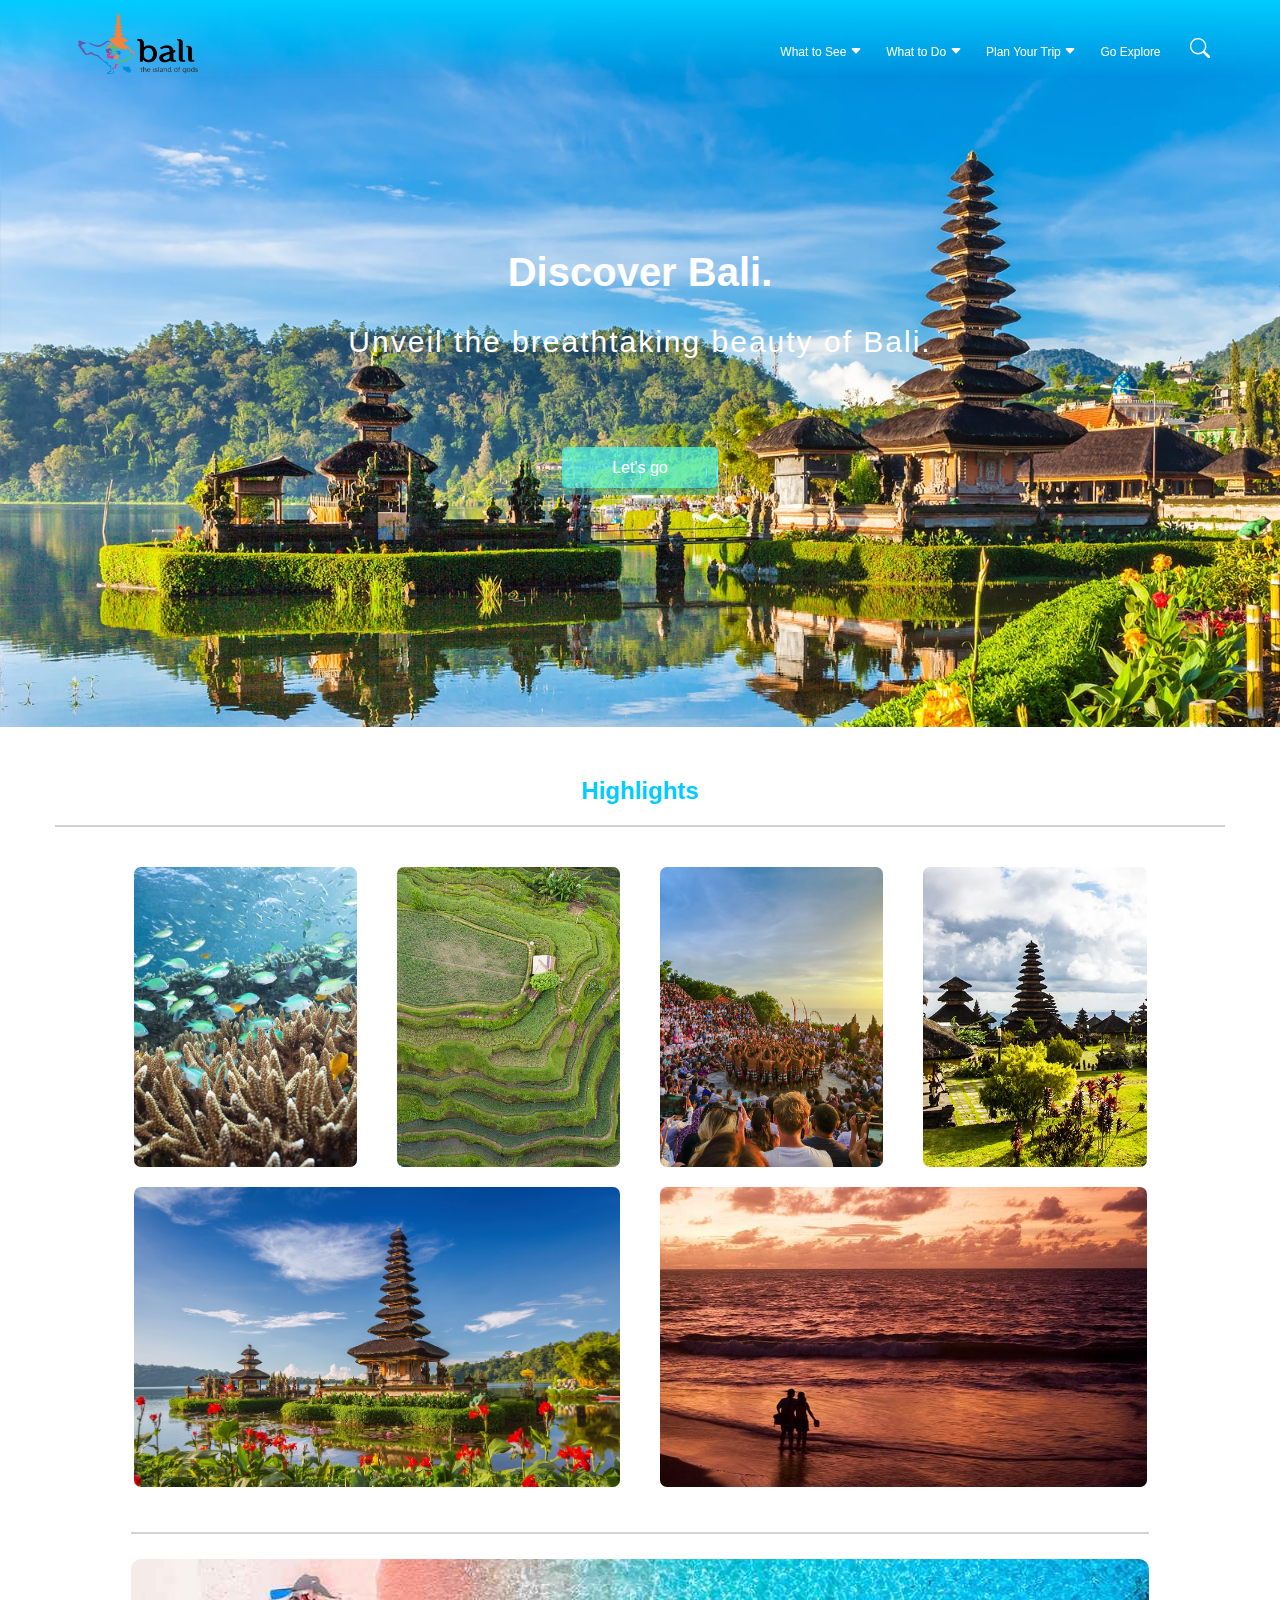
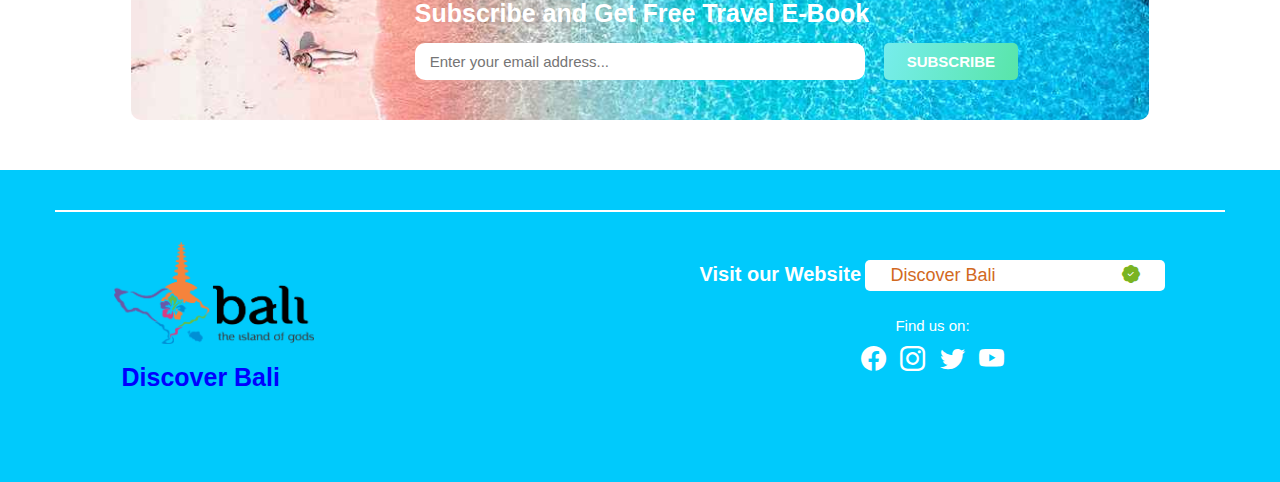
==== commit d07a7bc5: "add responsive CSS for highlights and subscribe" ====
--- a/travel.html
+++ b/travel.html
@@ -70,7 +70,7 @@
             <div class="subscribe-wrapper">
                 <div style="border-top: 2px solid lightgray; margin: 0 auto; padding: 0 10px 25px 10px; width: 87%; text-align: center;"></div>
                 <form action="#" method="POST">
-                    <h1 style="color: white; margin: 0 0 15px 25%; font-size: 30px;">Subscribe and Get Free Travel E-Book</h1>
+                    <h1>Subscribe and Get Free Travel E-Book</h1>
                     <input type="email" name="email" placeholder="Enter your email address...">
                     <input type="button" value="Subscribe">
                 </form>
--- a/travel.css
+++ b/travel.css
@@ -269,22 +269,23 @@
     margin: 0 auto;
 }
 
-div.subscribe form:hover{
-    transition: all 1s ease;
+div.subscribe form h1{
+    color: white; 
+    margin: 0 0 15px 25%; 
+    font-size: 25px;
 }
 
 div.subscribe form input[type="button"]{
-    width: 17%;
     text-transform: uppercase;
     font-size: 15px;
     font-weight: bold;
     color:white;
     letter-spacing: 0;
     background: transparent linear-gradient(289deg,#58e5a8 0,#77eded 100%);
-    padding: 12px 30px;
+    padding: 10px 23px;
     border: none;
     border-radius: 5px;
-    margin-left: 25px;
+    margin-left: 14px;
 }
 
 @keyframes subscribe-btn-hover{
@@ -292,19 +293,20 @@
     25% {background: transparent linear-gradient(289deg,#58e5a8c9 0,#77ededc9 100%);}
     50% {background: transparent linear-gradient(289deg,#58e5a8df 0,#77ededdf 100%);}
     75% {background: transparent linear-gradient(289deg,#58e5a8ef 0,#77ededef 100%);}
-    100% {background: transparent linear-gradient(289deg,#58e5a8 0,#77eded 100%); width: 18%; margin-left: 15px;}
+    100% {background: transparent linear-gradient(289deg,#58e5a8 0,#77eded 100%);}
 }
 
 div.subscribe form input[type="button"]:hover{
     transition: all 1.5s ease-in-out;
-    animation: subscribe-btn-hover 1.5s linear infinite alternate;
+    animation: subscribe-btn-hover 1.5s infinite alternate;
+    transform: scale(1.1, 1.1);
 }
 
 div.subscribe form input[type="email"]{
     width: 50%;
     text-align: left;
     font-size: 15px;
-    padding: 12px 15px;
+    padding: 10px 15px;
     border-radius: 10px;
     border: none;
     margin-left: 25%;
@@ -319,3 +321,4 @@
     transform: scale(1.1, 1.1);
 }
 
+
--- a/responsive.css
+++ b/responsive.css
@@ -1,7 +1,33 @@
 @media all and (max-width: 1000px){
+    /* main */
     div.main div.discover p{
         padding: 0 10%;
         margin-bottom: 80px;
+    }
+    /* highlight */
+    div.hightlights-wrapper .item{
+        height: 250px;
+        width: 25%;
+    }
+    div.hightlights-wrapper .item h6{
+        font-size: 13px;
+    }
+    /* subscribe */
+    div.subscribe form{
+        padding: 20px 2%;
+    }
+    div.subscribe form h1{
+        font-size: 22px;
+    }
+    div.subscribe form input[type="button"]{
+        font-size: 12px;
+        padding: 8px 20px;
+        margin-left: 15px;
+    }
+    div.subscribe form input[type="email"]{
+        width: 48%;
+        font-size: 12px;
+        padding: 8px 12px;
     }
 }
 
@@ -69,4 +95,26 @@
     footer div.sites div.social-media i{
         font-size: 17px;
     }
+    /* highlight */
+    div.hightlights-wrapper .item{
+        height: 200px;
+        width: 30%;
+    }
+    /* subscribe */
+    div.subscribe form{
+        padding: 20px 2%;
+    }
+    div.subscribe form h1{
+        font-size: 21px;
+    }
+    div.subscribe form input[type="button"]{
+        font-size: 12px;
+        padding: 8px 20px;
+        margin-left: 5px;
+    }
+    div.subscribe form input[type="email"]{
+        width: 40%;
+        font-size: 12px;
+        padding: 8px 12px;
+    }
 }